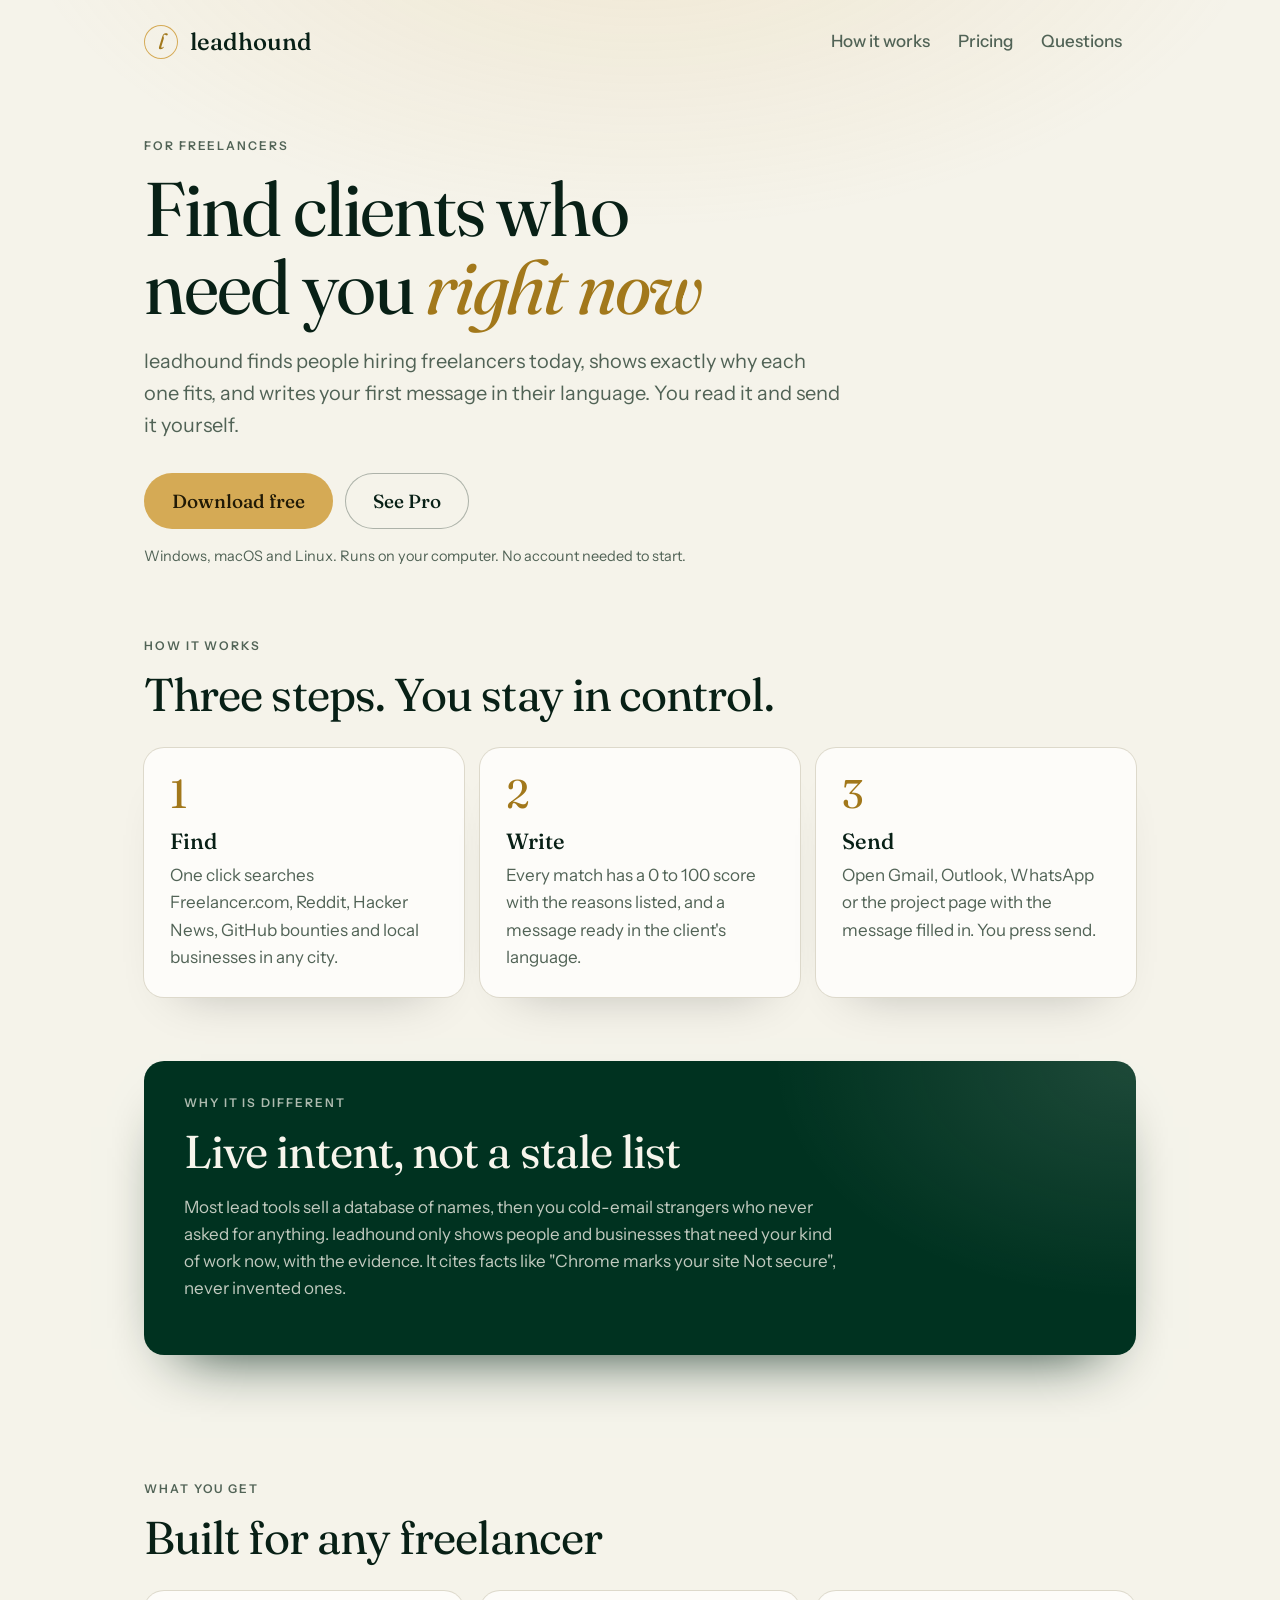
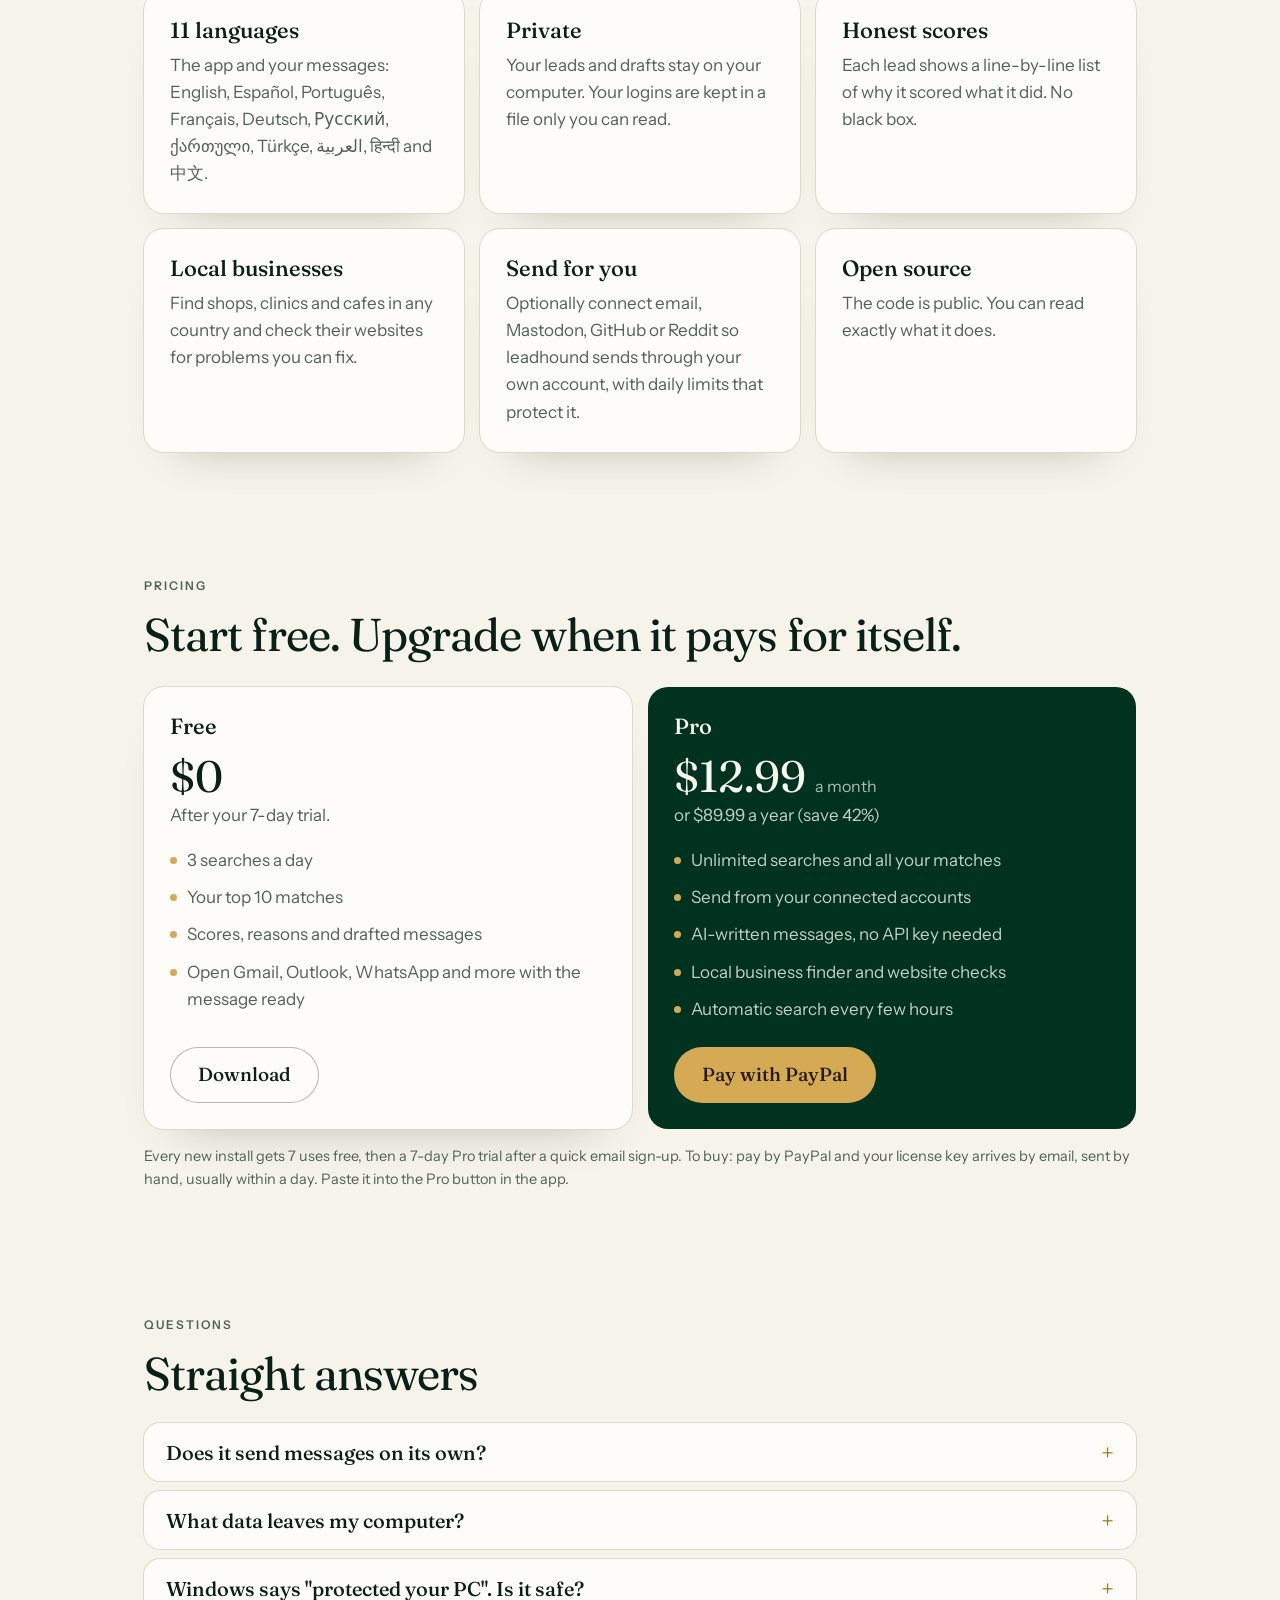
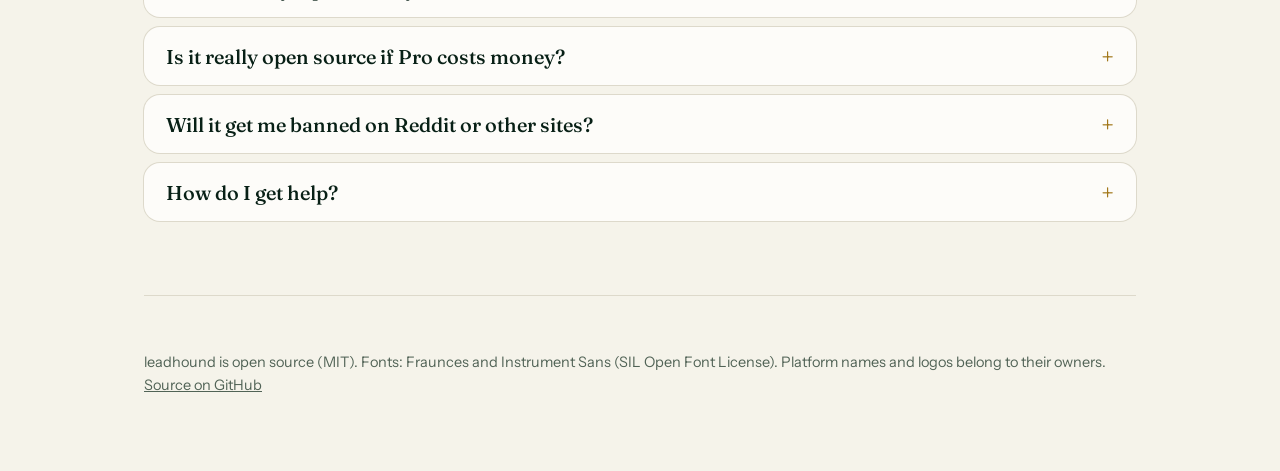
==== index.html @ 72f9d82e "Publish landing page Co-Authored-By: Claude Sonnet 5.5 <noreply@anthropic.com>" ====
<!doctype html>
<html lang="en"><head><meta charset="utf-8"><meta name="viewport" content="width=device-width,initial-scale=1">
<title>leadhound: find freelance clients who need you right now</title>
<meta name="description" content="leadhound finds people hiring freelancers right now, shows why each one fits, and writes your first message in their language. You send it yourself. Free to start, runs on your computer.">
<meta property="og:title" content="leadhound: find freelance clients who need you right now">
<meta property="og:description" content="Live hiring posts and local businesses, scored and explained. Your data stays on your computer.">
<style>
@font-face{font-family:Fraunces;src:url(fonts/fraunces.woff2) format("woff2");font-weight:300 700;font-display:swap}
@font-face{font-family:Fraunces;src:url(fonts/fraunces-italic.woff2) format("woff2");font-weight:300 700;font-style:italic;font-display:swap}
@font-face{font-family:"Instrument Sans";src:url(fonts/instrument-sans.woff2) format("woff2");font-weight:400 700;font-display:swap}
:root{--bg:oklch(0.962 0.012 95);--card:oklch(0.992 0.005 95);--ink:oklch(0.22 0.035 165);--mut:oklch(0.48 0.03 155);--hair:oklch(0.885 0.02 95);--pri:oklch(0.34 0.07 163);--on:oklch(0.97 0.012 95);--gold:oklch(0.76 0.115 82);--gold-on:oklch(0.22 0.035 90);--gold-ink:oklch(0.6 0.115 82);--hero:oklch(0.28 0.062 164);
--display:Fraunces,Georgia,serif;--body:"Instrument Sans",system-ui,sans-serif;--ease:cubic-bezier(.2,0,0,1)}
*{box-sizing:border-box}html{-webkit-font-smoothing:antialiased;scroll-behavior:smooth}
body{margin:0;background:var(--bg);color:var(--ink);font:400 17px/1.6 var(--body)}
body::before{content:"";position:fixed;inset:0;z-index:-1;background:radial-gradient(900px 480px at 50% -12%,color-mix(in oklch,var(--gold) 16%,transparent),transparent 70%)}
a{color:inherit}
.wrap{max-width:1040px;margin:0 auto;padding:0 24px}
header{display:flex;align-items:center;gap:8px;padding:20px 0}
.brand{display:flex;align-items:center;gap:12px;margin-right:auto;font:500 24px/1 var(--display);text-decoration:none}
.logo{display:grid;place-items:center;width:34px;height:34px;border-radius:50%;box-shadow:inset 0 0 0 1px var(--gold);color:var(--gold-ink);font:italic 400 22px/1 var(--display);padding-bottom:3px}
nav a{display:inline-flex;align-items:center;min-height:44px;padding:0 14px;border-radius:99px;color:var(--mut);text-decoration:none;font-weight:500}
nav a:hover{background:color-mix(in oklch,var(--ink) 6%,transparent);color:var(--ink)}
.btn{display:inline-flex;align-items:center;gap:10px;min-height:56px;padding:0 28px;border-radius:99px;background:var(--gold);color:var(--gold-on);font:500 19px/1 var(--display);text-decoration:none;transition:transform 150ms var(--ease),filter 150ms var(--ease)}
.btn:hover{filter:brightness(1.06)}.btn:active{transform:scale(.97)}
.btn.line{background:transparent;color:var(--ink);box-shadow:inset 0 0 0 1px color-mix(in oklch,var(--ink) 30%,transparent)}
.btn.dark{background:var(--pri);color:var(--on)}
.eyebrow{font:600 12px/1 var(--body);letter-spacing:.16em;text-transform:uppercase;color:var(--mut);margin:0 0 18px}
h1{font:400 clamp(42px,7vw,76px)/1.02 var(--display);letter-spacing:-.025em;margin:0 0 20px;text-wrap:balance}
h1 em{font-style:italic;color:var(--gold-ink)}
h2{font:400 clamp(32px,4.4vw,46px)/1.08 var(--display);letter-spacing:-.02em;margin:0 0 14px;text-wrap:balance}
h3{font:500 22px/1.2 var(--display);margin:0 0 8px}
.lead{font-size:20px;color:var(--mut);max-width:56ch;margin:0 0 32px;text-wrap:pretty}
.hero{padding:56px 0 72px}.cta{display:flex;gap:12px;flex-wrap:wrap}.small{color:var(--mut);font-size:14.5px;margin:16px 0 0}
section{padding:64px 0}
.grid{display:grid;grid-template-columns:repeat(3,minmax(0,1fr));gap:16px}
.card{background:var(--card);border-radius:20px;padding:26px;box-shadow:0 0 0 1px var(--hair),0 26px 50px -36px oklch(0 0 0/.3)}
.card p{margin:0;color:var(--mut)}
.num{font:400 40px/1 var(--display);color:var(--gold-ink);margin-bottom:14px}
.panel{background:radial-gradient(520px 340px at 100% 0,color-mix(in oklch,var(--on) 12%,transparent),transparent 70%),var(--hero);color:var(--on);border-radius:20px;padding:36px 40px;box-shadow:0 30px 60px -36px color-mix(in oklch,var(--hero) 80%,black)}
.panel p{color:color-mix(in oklch,var(--on) 78%,transparent);max-width:60ch}
.plans{display:grid;grid-template-columns:repeat(2,minmax(0,1fr));gap:16px;align-items:stretch}
.plan{display:flex;flex-direction:column}.plan.pro{background:var(--hero);color:var(--on);box-shadow:none}.plan.pro p,.plan.pro li{color:color-mix(in oklch,var(--on) 80%,transparent)}
.price{font:400 44px/1 var(--display);margin:6px 0 4px}.price small{font:400 16px var(--body);color:var(--mut)}.plan.pro .price small{color:color-mix(in oklch,var(--on) 70%,transparent)}
ul.tick{list-style:none;padding:0;margin:18px 0 24px;display:grid;gap:10px}ul.tick li{display:flex;gap:10px;color:var(--mut)}ul.tick li::before{content:"";width:7px;height:7px;border-radius:50%;background:var(--gold);margin-top:10px;flex:none}
.plan .btn{margin-top:auto;align-self:flex-start}
details{background:var(--card);border-radius:16px;padding:0 22px;box-shadow:0 0 0 1px var(--hair);margin-bottom:10px}
summary{cursor:pointer;min-height:58px;display:flex;align-items:center;font:500 20px var(--display);list-style:none}summary::-webkit-details-marker{display:none}
summary::after{content:"+";margin-left:auto;color:var(--gold-ink);font-size:24px}details[open] summary::after{content:"\2212"}
details p{margin:0 0 20px;color:var(--mut)}
footer{padding:40px 0 60px;color:var(--mut);font-size:14.5px;border-top:1px solid var(--hair)}
@media(max-width:820px){.grid,.plans{grid-template-columns:1fr}.panel{padding:28px 24px}nav a.hide{display:none}}
@media(prefers-reduced-motion:reduce){*{transition:none!important;scroll-behavior:auto!important}}
</style></head><body>
<div class="wrap">
<header><a class="brand" href="#"><span class="logo">l</span>leadhound</a><nav><a class="hide" href="#how">How it works</a><a href="#pricing">Pricing</a><a class="hide" href="#faq">Questions</a></nav></header>

<div class="hero">
  <p class="eyebrow">For freelancers</p>
  <h1>Find clients who need you <em>right now</em></h1>
  <p class="lead">leadhound finds people hiring freelancers today, shows exactly why each one fits, and writes your first message in their language. You read it and send it yourself.</p>
  <div class="cta"><a class="btn" href="https://github.com/kalidatuna/leadhound/releases/latest">Download free</a><a class="btn line" href="#pricing">See Pro</a></div>
  <p class="small">Windows, macOS and Linux. Runs on your computer. No account needed to start.</p>
</div>

<section id="how" style="padding-top:0">
  <p class="eyebrow">How it works</p>
  <h2>Three steps. You stay in control.</h2>
  <div class="grid" style="margin-top:28px">
    <div class="card"><div class="num">1</div><h3>Find</h3><p>One click searches Freelancer.com, Reddit, Hacker News, GitHub bounties and local businesses in any city.</p></div>
    <div class="card"><div class="num">2</div><h3>Write</h3><p>Every match has a 0 to 100 score with the reasons listed, and a message ready in the client's language.</p></div>
    <div class="card"><div class="num">3</div><h3>Send</h3><p>Open Gmail, Outlook, WhatsApp or the project page with the message filled in. You press send.</p></div>
  </div>
</section>

<section style="padding-top:0">
  <div class="panel">
    <p class="eyebrow" style="color:color-mix(in oklch,var(--on) 70%,transparent)">Why it is different</p>
    <h2>Live intent, not a stale list</h2>
    <p>Most lead tools sell a database of names, then you cold-email strangers who never asked for anything. leadhound only shows people and businesses that need your kind of work now, with the evidence. It cites facts like "Chrome marks your site Not secure", never invented ones.</p>
  </div>
</section>

<section>
  <p class="eyebrow">What you get</p>
  <h2>Built for any freelancer</h2>
  <div class="grid" style="margin-top:28px">
    <div class="card"><h3>11 languages</h3><p>The app and your messages: English, Español, Português, Français, Deutsch, Русский, ქართული, Türkçe, العربية, हिन्दी and 中文.</p></div>
    <div class="card"><h3>Private</h3><p>Your leads and drafts stay on your computer. Your logins are kept in a file only you can read.</p></div>
    <div class="card"><h3>Honest scores</h3><p>Each lead shows a line-by-line list of why it scored what it did. No black box.</p></div>
    <div class="card"><h3>Local businesses</h3><p>Find shops, clinics and cafes in any country and check their websites for problems you can fix.</p></div>
    <div class="card"><h3>Send for you</h3><p>Optionally connect email, Mastodon, GitHub or Reddit so leadhound sends through your own account, with daily limits that protect it.</p></div>
    <div class="card"><h3>Open source</h3><p>The code is public. You can read exactly what it does.</p></div>
  </div>
</section>

<section id="pricing">
  <p class="eyebrow">Pricing</p>
  <h2>Start free. Upgrade when it pays for itself.</h2>
  <div class="plans" style="margin-top:28px">
    <div class="card plan">
      <h3>Free</h3><div class="price">$0</div><p>After your 7-day trial.</p>
      <ul class="tick"><li>3 searches a day</li><li>Your top 10 matches</li><li>Scores, reasons and drafted messages</li><li>Open Gmail, Outlook, WhatsApp and more with the message ready</li></ul>
      <a class="btn line" href="https://github.com/kalidatuna/leadhound/releases/latest">Download</a>
    </div>
    <div class="card plan pro">
      <h3>Pro</h3><div class="price">$12.99 <small>a month</small></div><p>or $89.99 a year (save 42%)</p>
      <ul class="tick"><li>Unlimited searches and all your matches</li><li>Send from your connected accounts</li><li>AI-written messages, no API key needed</li><li>Local business finder and website checks</li><li>Automatic search every few hours</li></ul>
      <a class="btn" href="https://paypal.me/SupplierIndexUK">Pay with PayPal</a>
    </div>
  </div>
  <p class="small">Every new install gets 7 uses free, then a 7-day Pro trial after a quick email sign-up. To buy: pay by PayPal and your license key arrives by email, sent by hand, usually within a day. Paste it into the Pro button in the app.</p>
</section>

<section id="faq">
  <p class="eyebrow">Questions</p>
  <h2>Straight answers</h2>
  <div style="margin-top:24px">
  <details><summary>Does it send messages on its own?</summary><p>Never. You press send on every message. The daily limits exist to protect your accounts, not to set a target.</p></details>
  <details><summary>What data leaves my computer?</summary><p>Searches go to the public sources (Freelancer.com, Reddit and so on) the way a browser would. If you sign up for the trial, your email and a device code go to the license server. If you use the hosted AI, the lead's text goes to the server and then to Anthropic to write the message. Nothing else.</p></details>
  <details><summary>Windows says "protected your PC". Is it safe?</summary><p>The downloaded apps are not code-signed yet, so Windows and macOS warn you. On Windows click More info, then Run anyway. On macOS right-click the file and choose Open. The code is public if you want to check it, or install it with pip.</p></details>
  <details><summary>Is it really open source if Pro costs money?</summary><p>Yes. The code is public under the MIT license. Pro is a license key for convenience features and the hosted AI. Anyone technical can read and change the code; paying supports the person who maintains it.</p></details>
  <details><summary>Will it get me banned on Reddit or other sites?</summary><p>leadhound identifies itself, limits how fast it asks, and only reads public posts. When you connect an account to send, it caps messages per day and pauses between them. Cold messages can still break a site's rules, so keep them personal and short.</p></details>
  <details><summary>How do I get help?</summary><p>Open an issue on <a href="https://github.com/kalidatuna/leadhound/issues">GitHub</a>.</p></details>
  </div>
</section>

<footer>
  <p>leadhound is open source (MIT). Fonts: Fraunces and Instrument Sans (SIL Open Font License). Platform names and logos belong to their owners. <a href="https://github.com/kalidatuna/leadhound">Source on GitHub</a></p>
</footer>
</div>
</body></html>
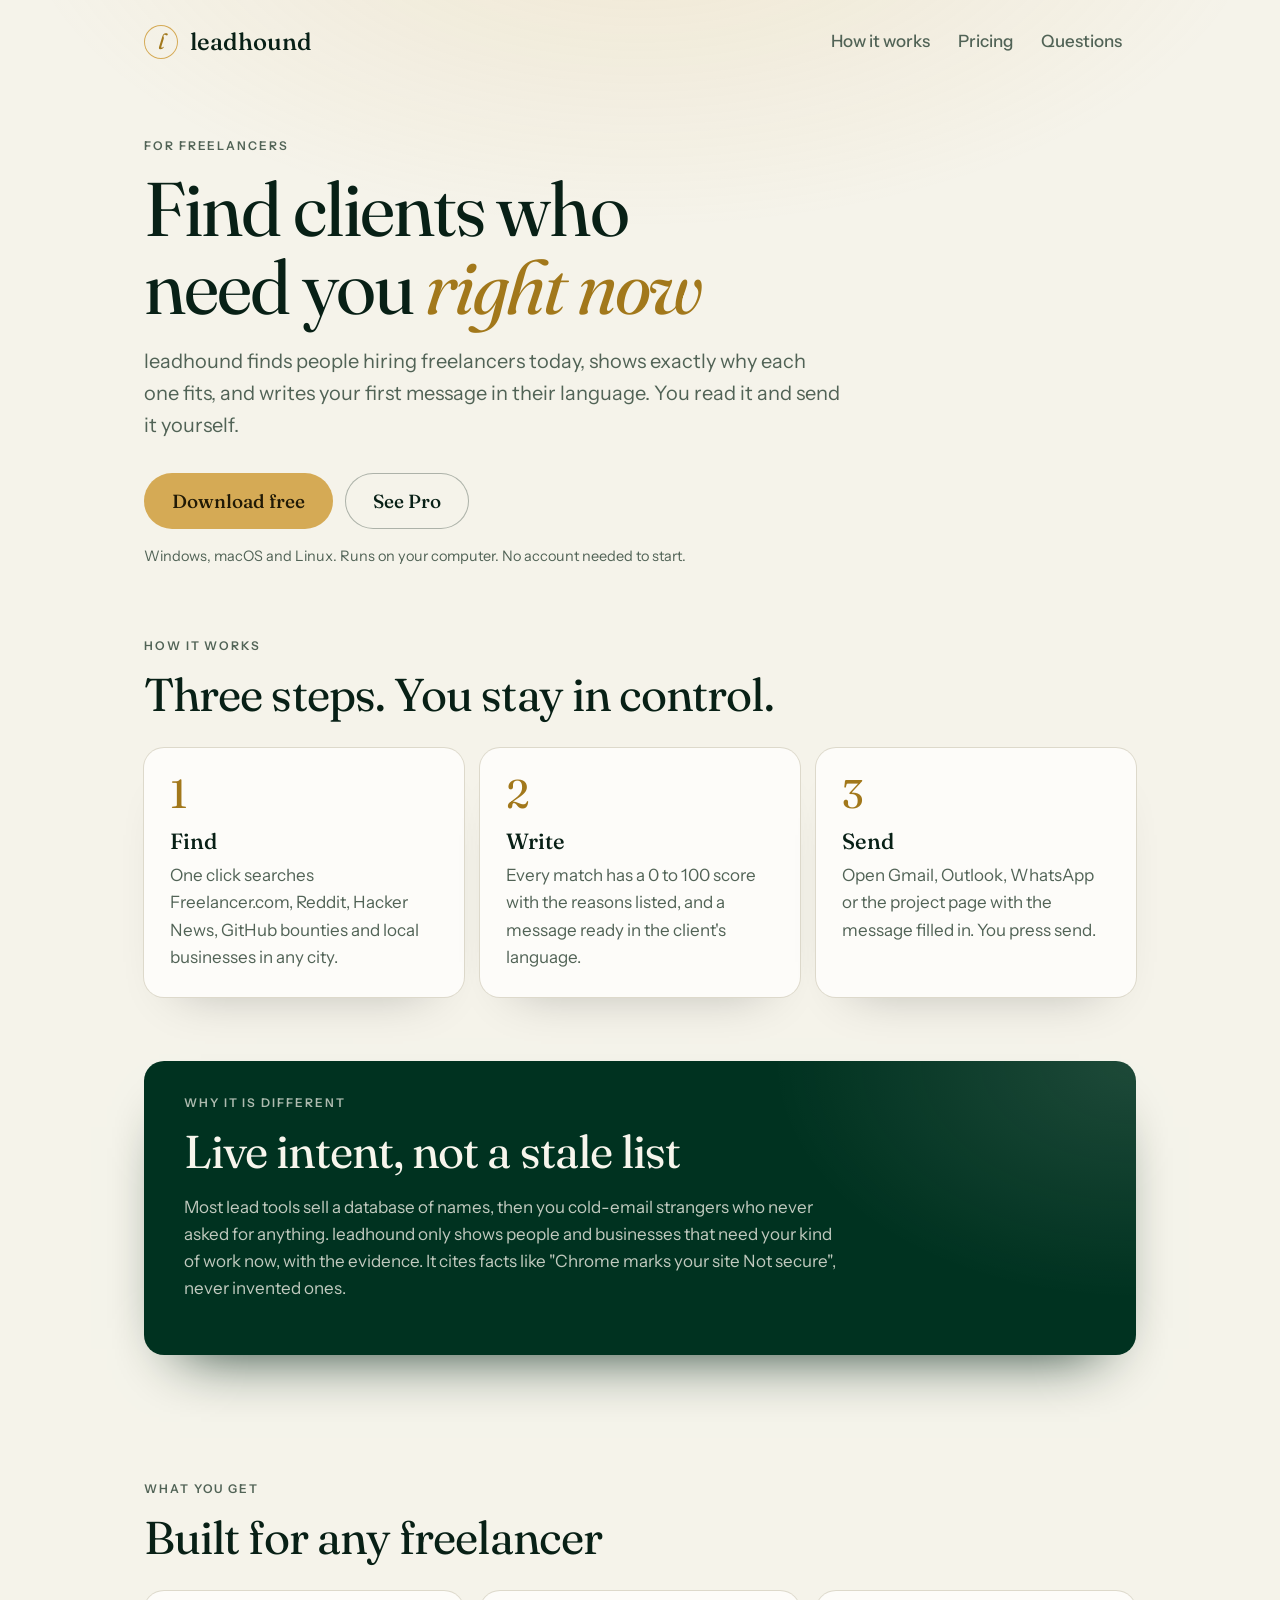
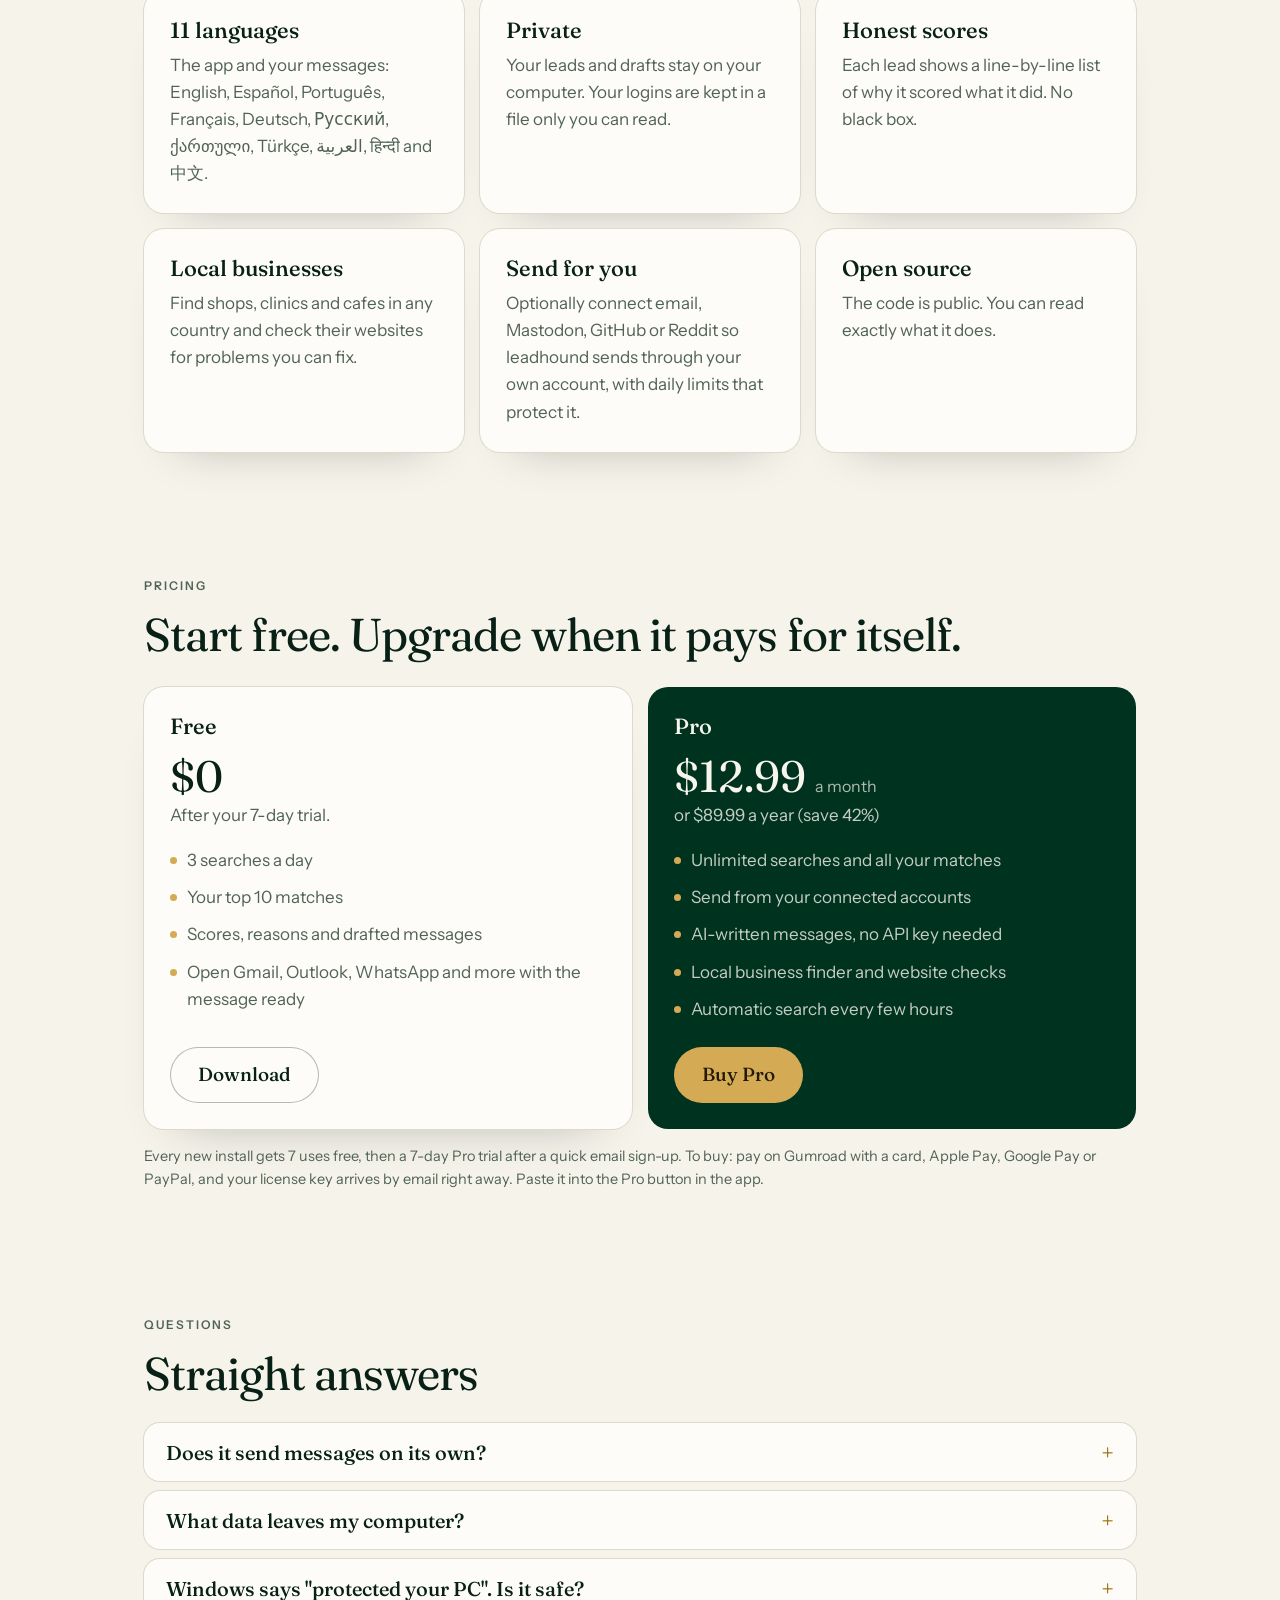
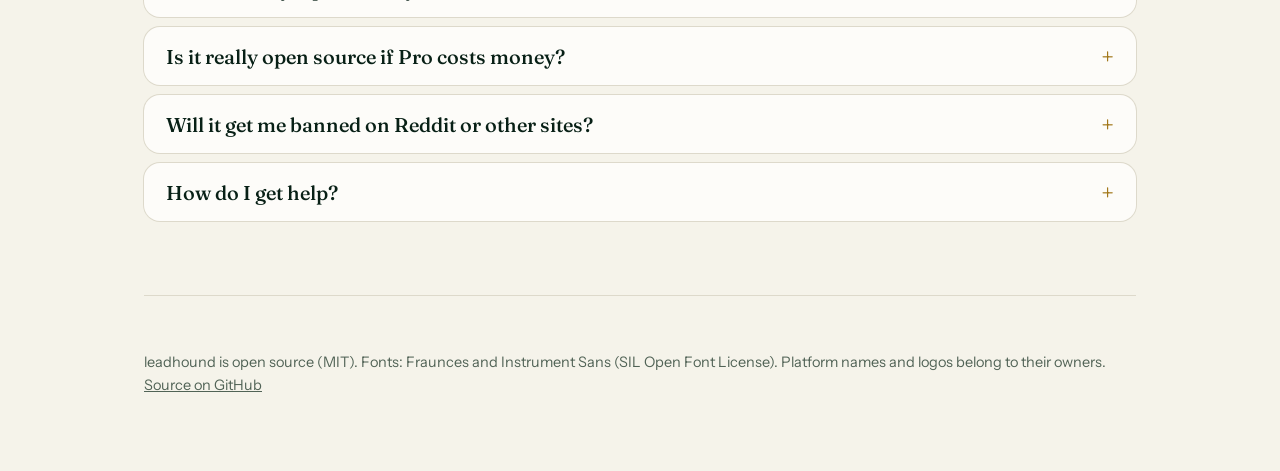
==== commit 355ee214: "Landing page: buy through Gumroad Co-Authored-By: Claude Sonnet 5.5 <noreply@anthropic.com>" ====
--- a/index.html
+++ b/index.html
@@ -105,10 +105,10 @@
     <div class="card plan pro">
       <h3>Pro</h3><div class="price">$12.99 <small>a month</small></div><p>or $89.99 a year (save 42%)</p>
       <ul class="tick"><li>Unlimited searches and all your matches</li><li>Send from your connected accounts</li><li>AI-written messages, no API key needed</li><li>Local business finder and website checks</li><li>Automatic search every few hours</li></ul>
-      <a class="btn" href="https://paypal.me/SupplierIndexUK">Pay with PayPal</a>
+      <a class="btn" href="https://leadhound.gumroad.com/l/tfoewu">Buy Pro</a>
     </div>
   </div>
-  <p class="small">Every new install gets 7 uses free, then a 7-day Pro trial after a quick email sign-up. To buy: pay by PayPal and your license key arrives by email, sent by hand, usually within a day. Paste it into the Pro button in the app.</p>
+  <p class="small">Every new install gets 7 uses free, then a 7-day Pro trial after a quick email sign-up. To buy: pay on Gumroad with a card, Apple Pay, Google Pay or PayPal, and your license key arrives by email right away. Paste it into the Pro button in the app.</p>
 </section>
 
 <section id="faq">
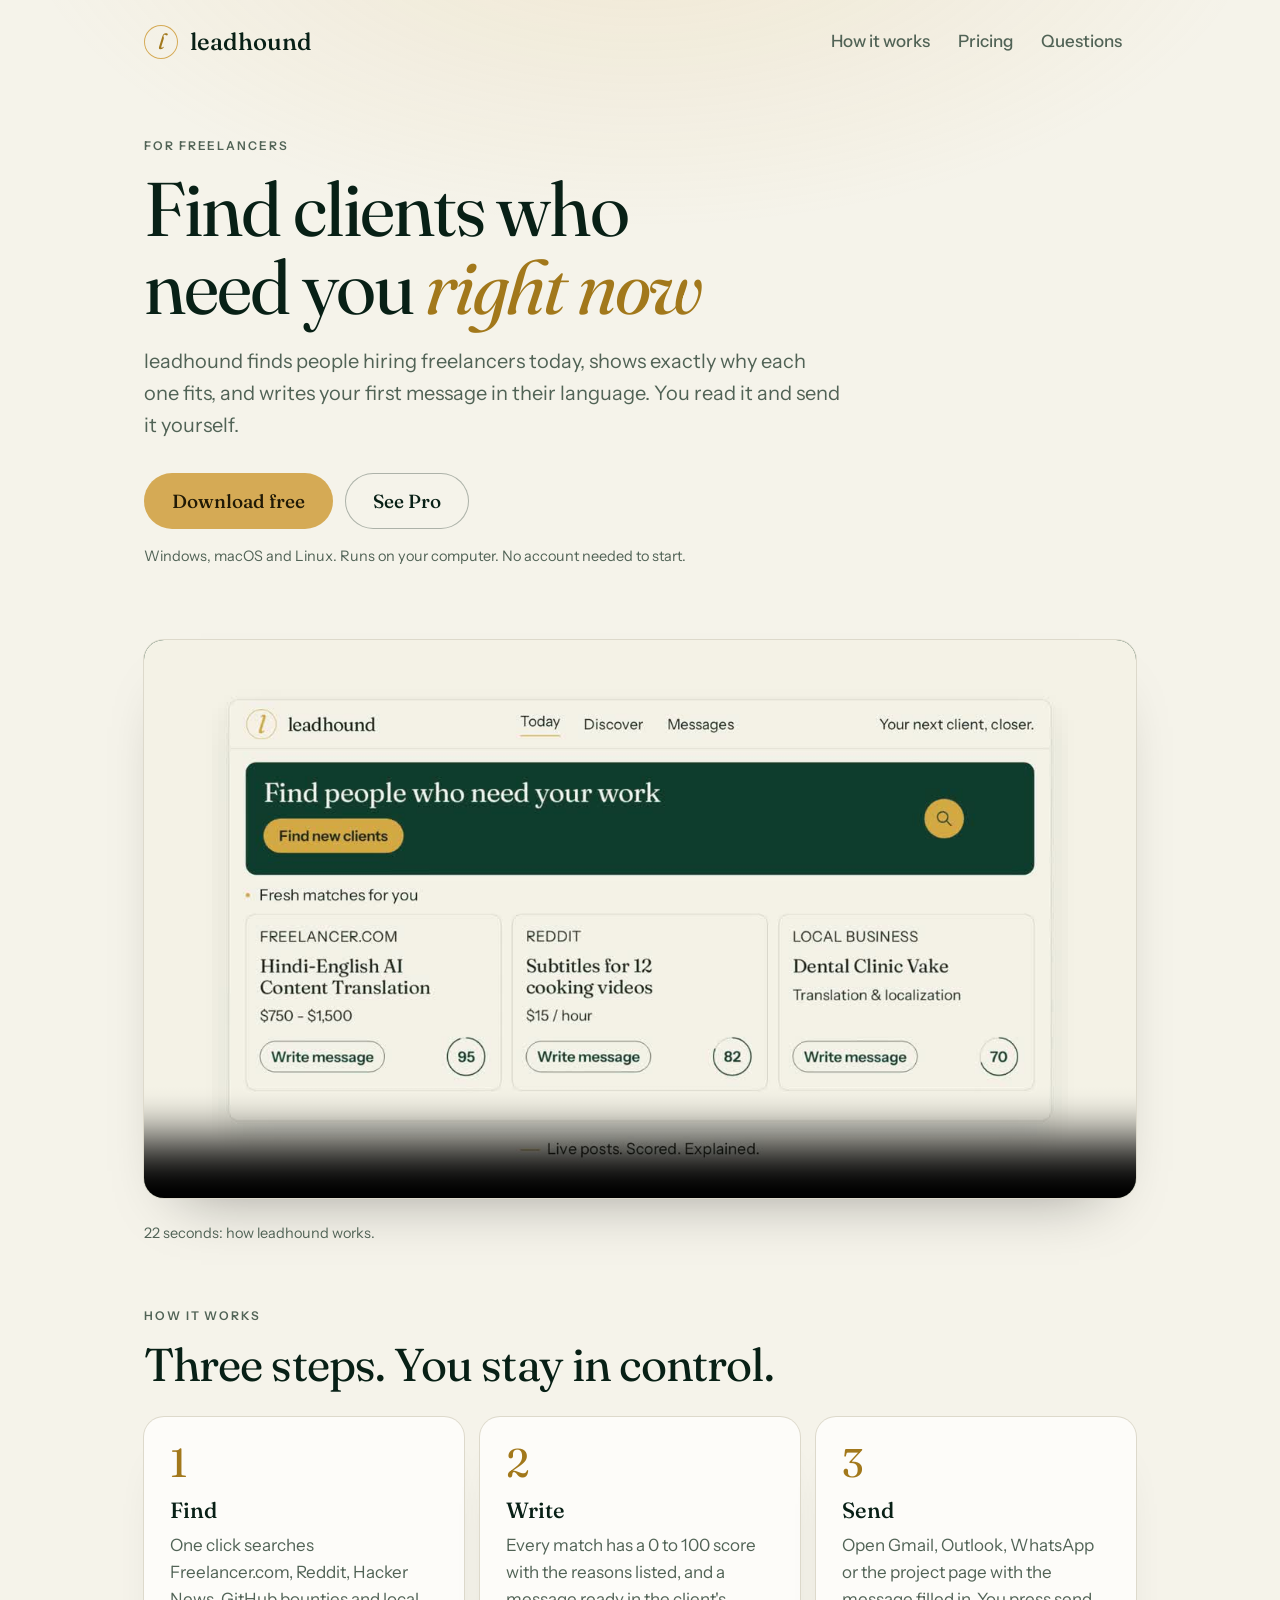
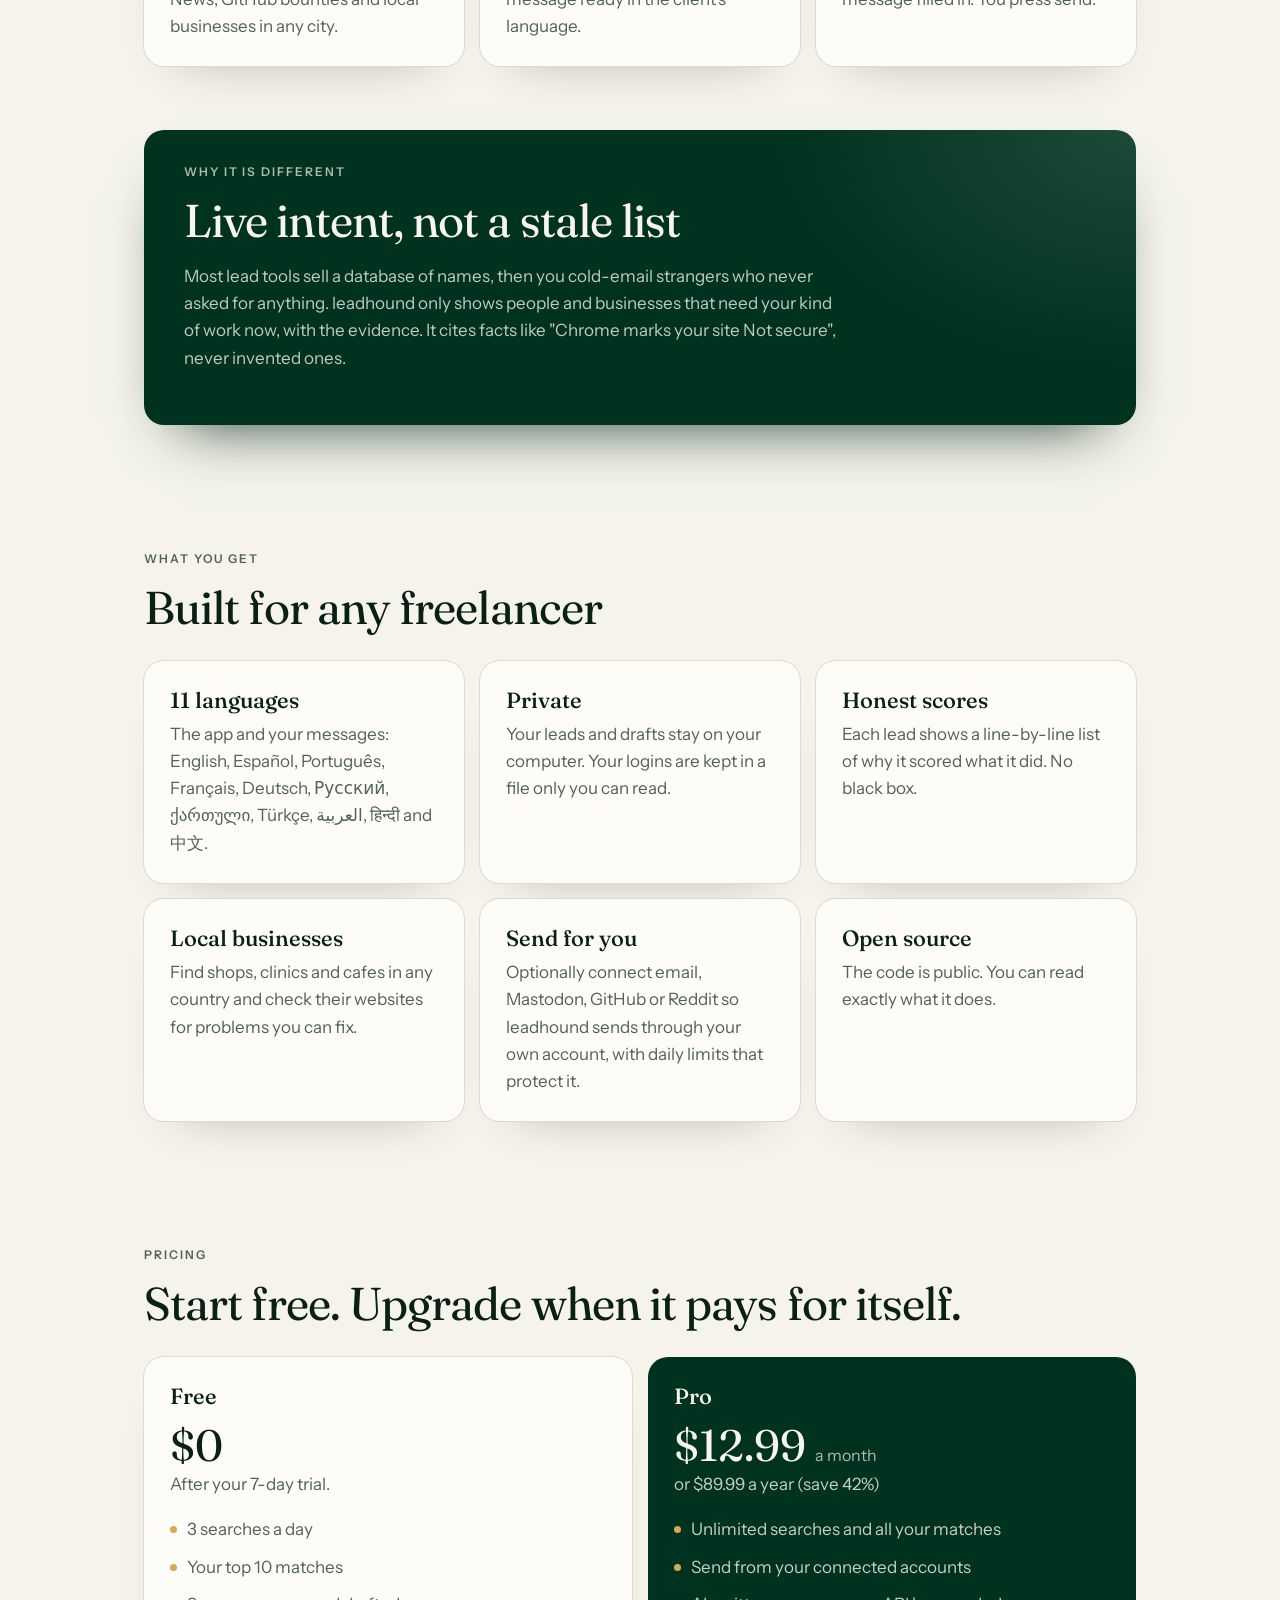
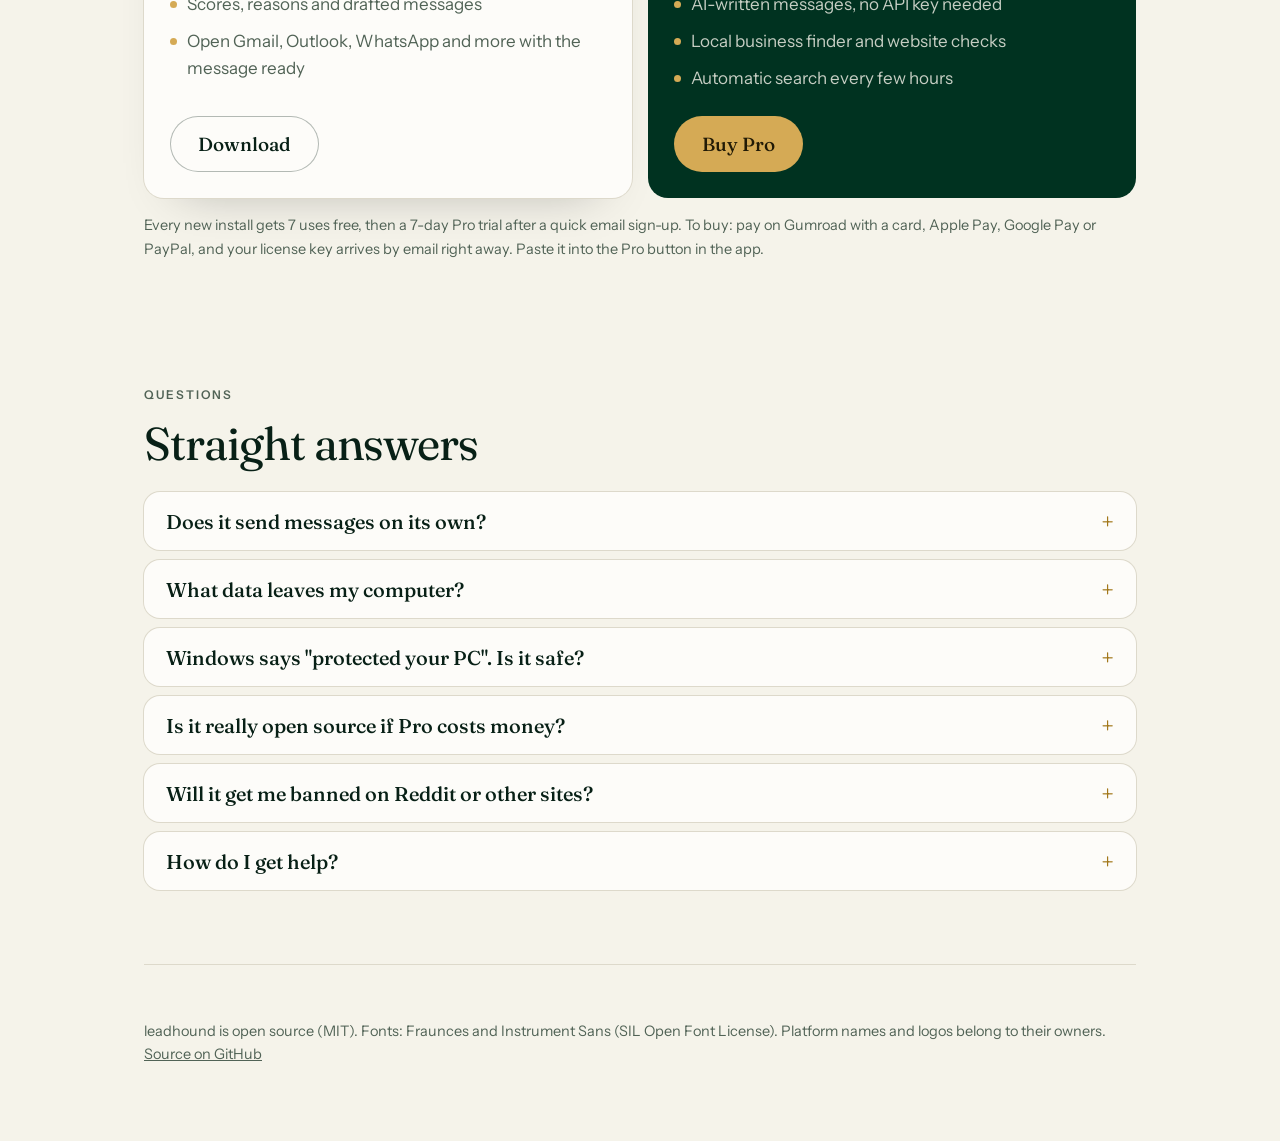
==== commit 9cd5ac79: "Landing page: promo video Co-Authored-By: Claude Sonnet 5.5 <noreply@anthropic.com>" ====
--- a/index.html
+++ b/index.html
@@ -61,6 +61,14 @@
   <div class="cta"><a class="btn" href="https://github.com/kalidatuna/leadhound/releases/latest">Download free</a><a class="btn line" href="#pricing">See Pro</a></div>
   <p class="small">Windows, macOS and Linux. Runs on your computer. No account needed to start.</p>
 </div>
+
+<section style="padding-top:0">
+  <video controls preload="metadata" poster="promo-poster.jpg" playsinline style="width:100%;border-radius:20px;box-shadow:0 0 0 1px var(--hair),0 30px 60px -36px oklch(0 0 0/.4);background:var(--hero)">
+    <source src="promo.mp4" type="video/mp4">
+    Your browser cannot play this video.
+  </video>
+  <p class="small">22 seconds: how leadhound works.</p>
+</section>
 
 <section id="how" style="padding-top:0">
   <p class="eyebrow">How it works</p>
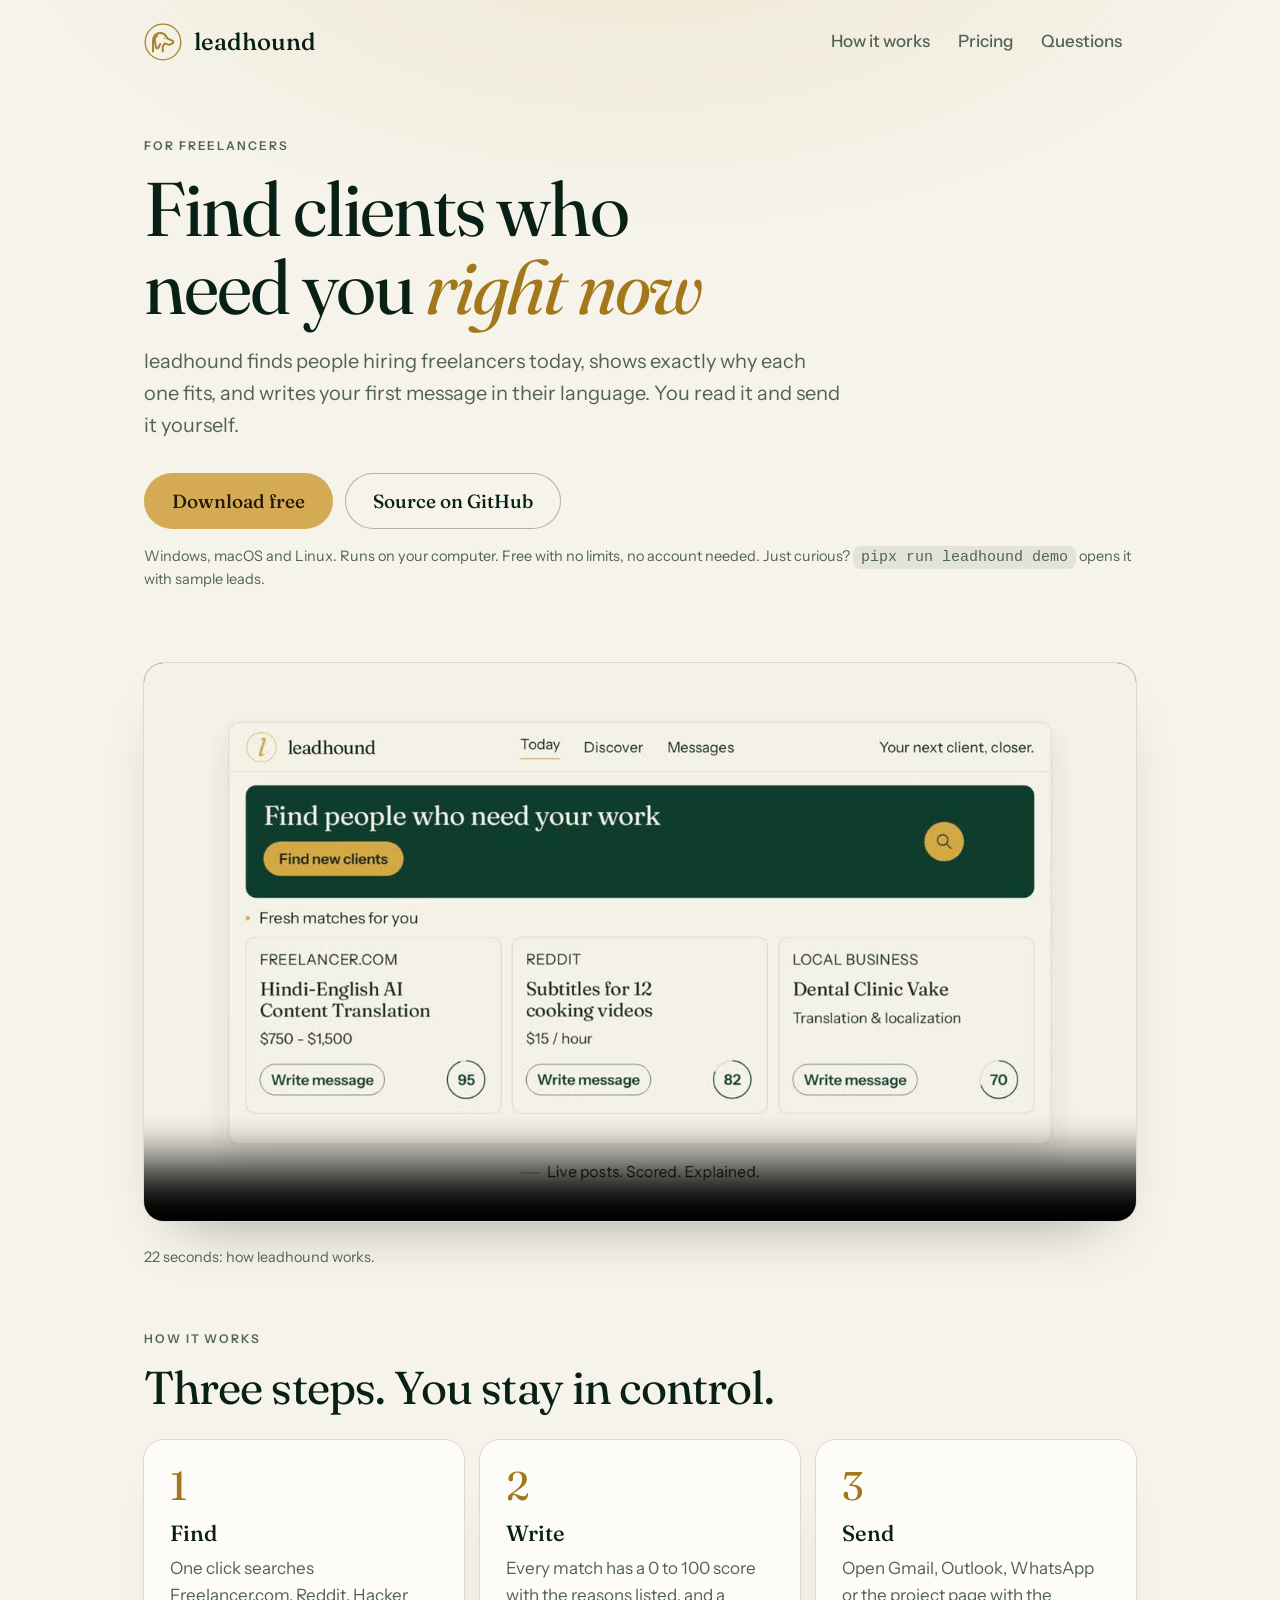
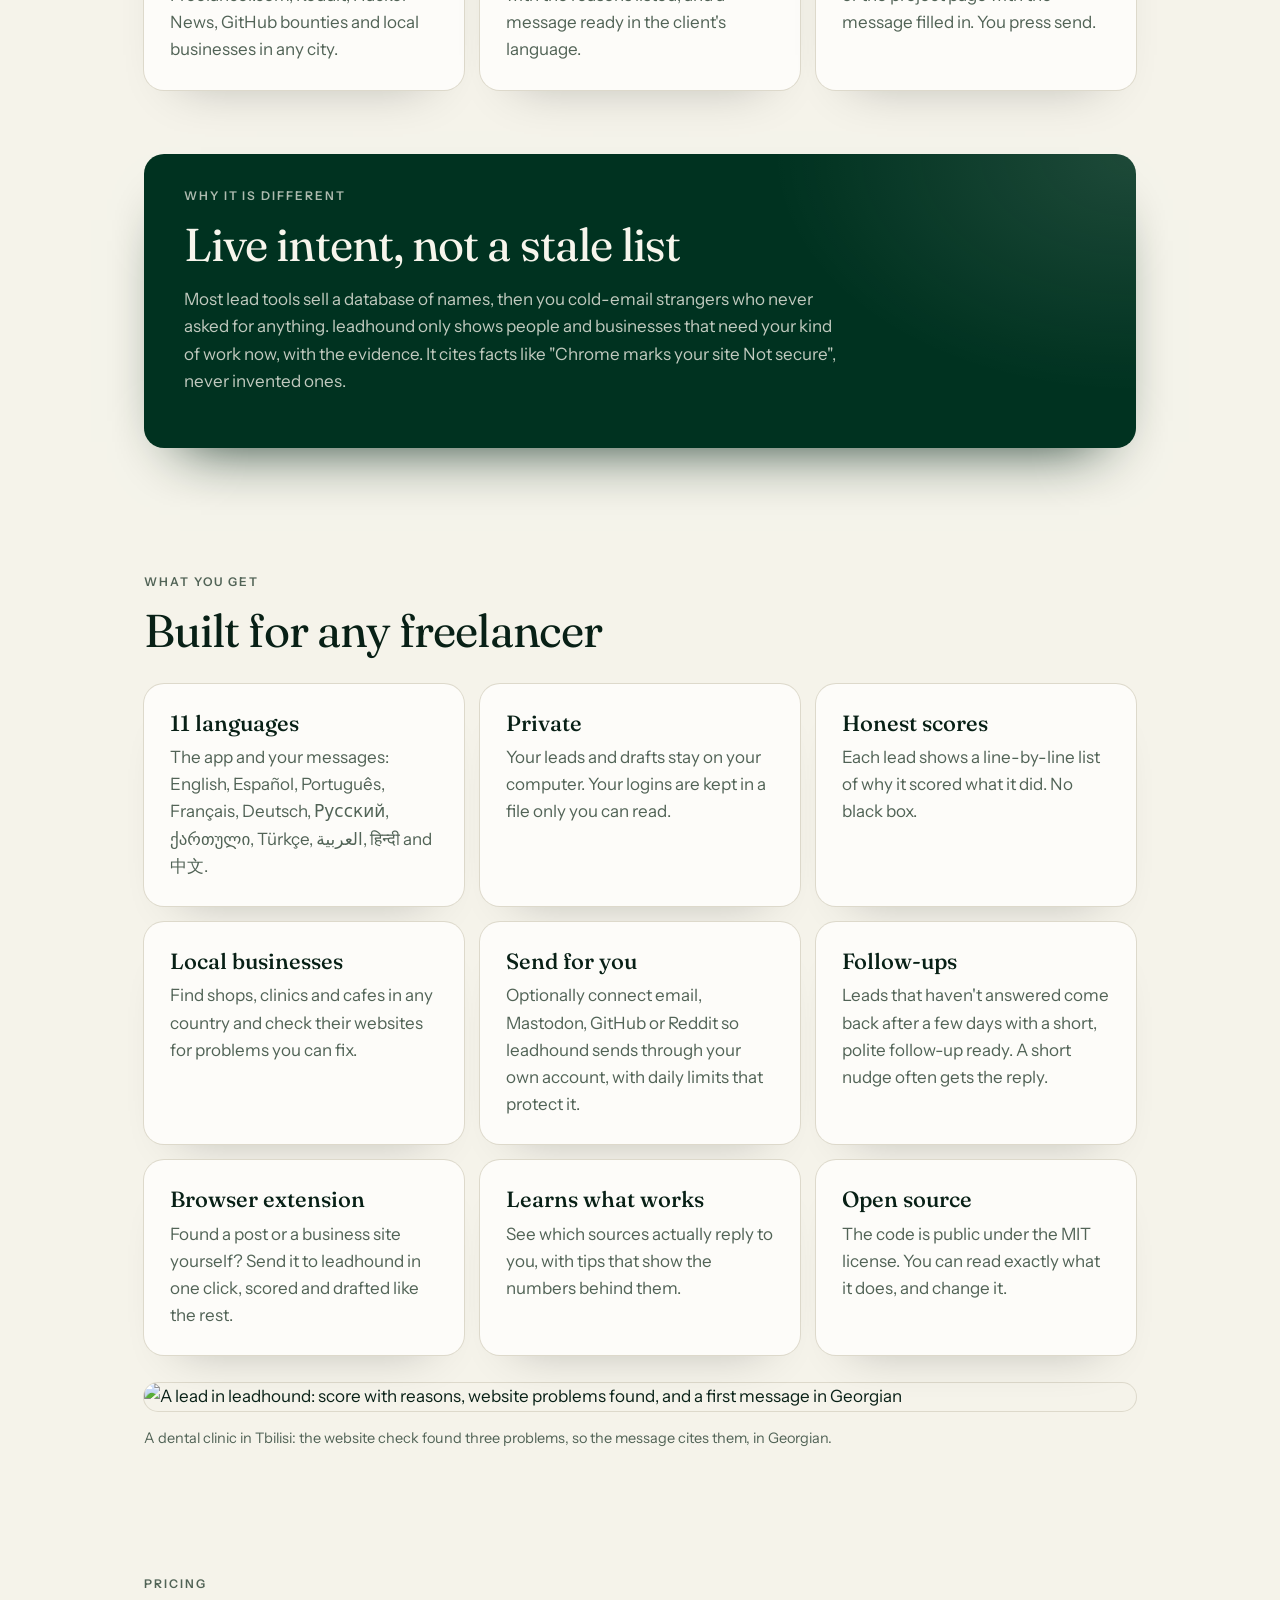
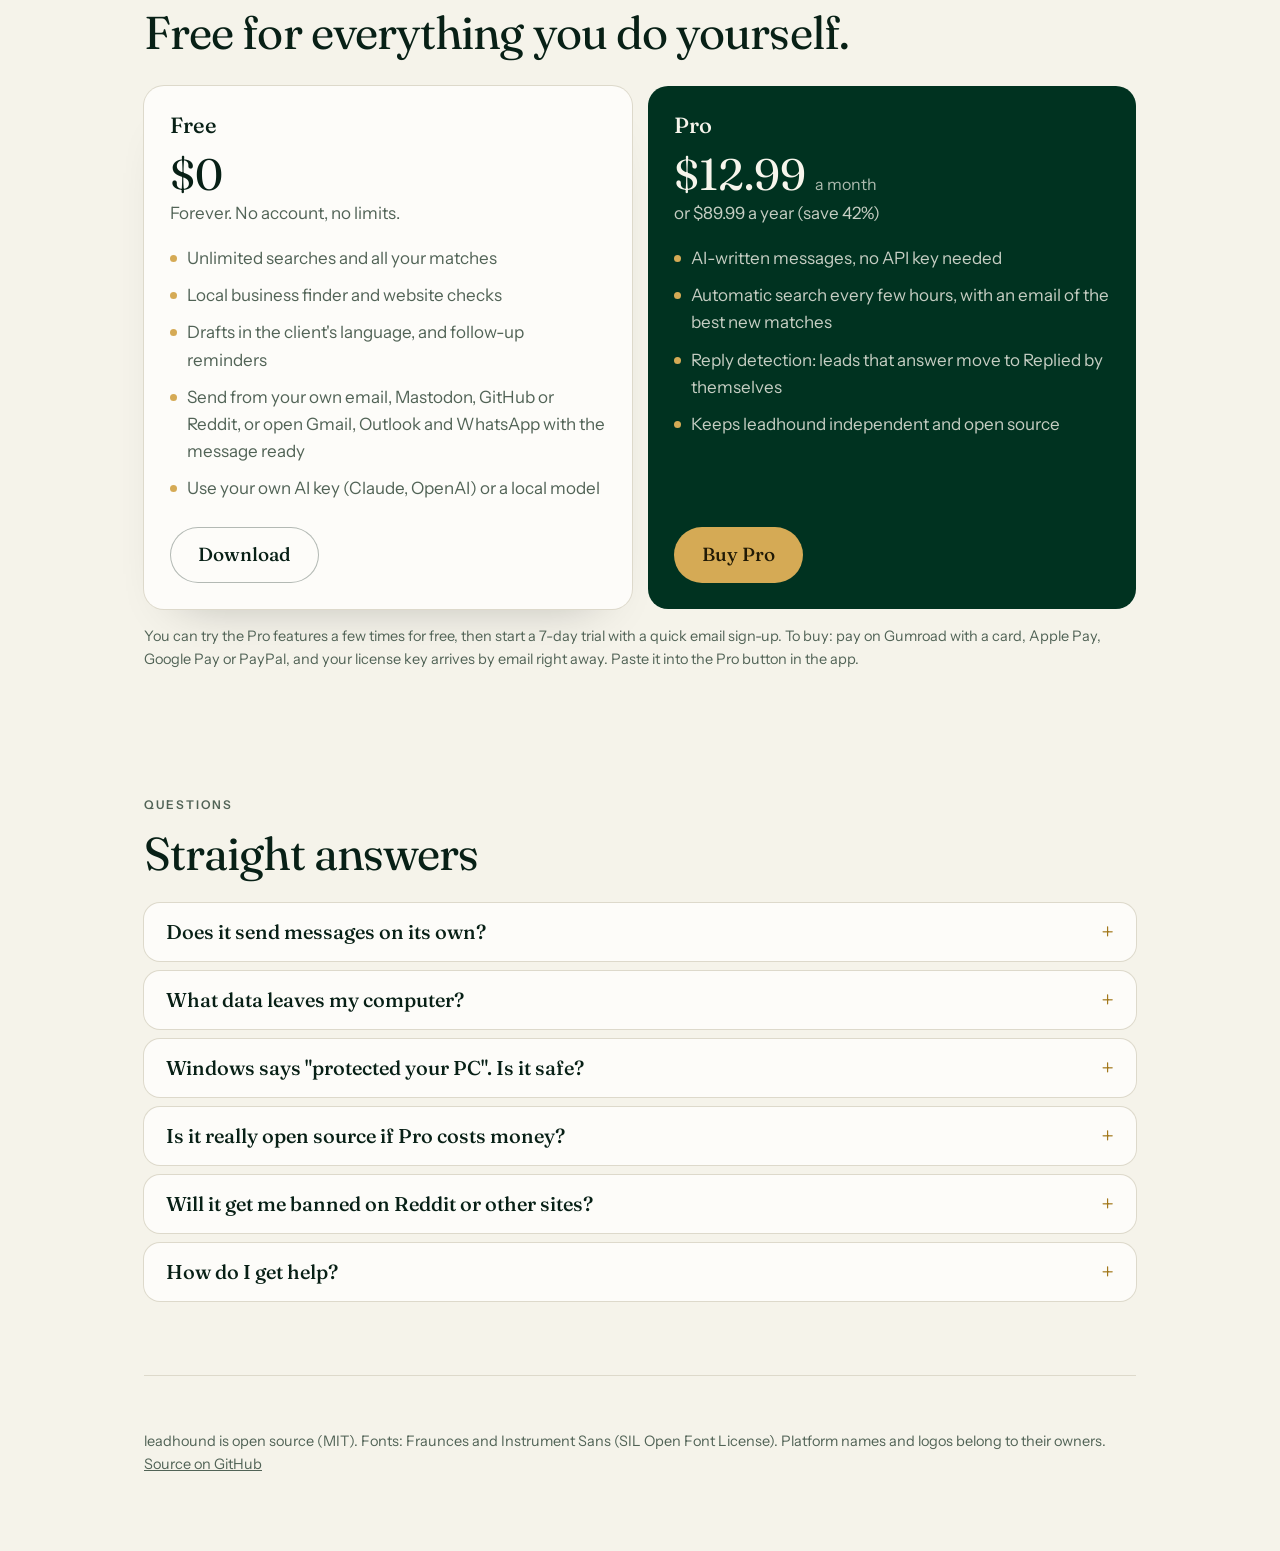
==== commit 35f5e695: "Publish landing page from 6904126" ====
--- a/index.html
+++ b/index.html
@@ -3,7 +3,11 @@
 <title>leadhound: find freelance clients who need you right now</title>
 <meta name="description" content="leadhound finds people hiring freelancers right now, shows why each one fits, and writes your first message in their language. You send it yourself. Free to start, runs on your computer.">
 <meta property="og:title" content="leadhound: find freelance clients who need you right now">
-<meta property="og:description" content="Live hiring posts and local businesses, scored and explained. Your data stays on your computer.">
+<meta property="og:description" content="Live hiring posts and local businesses, scored and explained. Free and open source; your data stays on your computer.">
+<meta property="og:image" content="https://kalidatuna.github.io/leadhound/social-preview.png">
+<meta property="og:type" content="website">
+<meta name="twitter:card" content="summary_large_image">
+<link rel="icon" href="logo.svg" type="image/svg+xml">
 <style>
 @font-face{font-family:Fraunces;src:url(fonts/fraunces.woff2) format("woff2");font-weight:300 700;font-display:swap}
 @font-face{font-family:Fraunces;src:url(fonts/fraunces-italic.woff2) format("woff2");font-weight:300 700;font-style:italic;font-display:swap}
@@ -17,7 +21,9 @@
 .wrap{max-width:1040px;margin:0 auto;padding:0 24px}
 header{display:flex;align-items:center;gap:8px;padding:20px 0}
 .brand{display:flex;align-items:center;gap:12px;margin-right:auto;font:500 24px/1 var(--display);text-decoration:none}
-.logo{display:grid;place-items:center;width:34px;height:34px;border-radius:50%;box-shadow:inset 0 0 0 1px var(--gold);color:var(--gold-ink);font:italic 400 22px/1 var(--display);padding-bottom:3px}
+.logo{display:block;width:38px;height:38px}
+.shot{display:block;width:100%;border-radius:20px;box-shadow:0 0 0 1px var(--hair),0 30px 60px -36px oklch(0 0 0/.4)}
+code{font:15px ui-monospace,monospace;background:color-mix(in oklch,var(--ink) 7%,transparent);padding:3px 8px;border-radius:8px}
 nav a{display:inline-flex;align-items:center;min-height:44px;padding:0 14px;border-radius:99px;color:var(--mut);text-decoration:none;font-weight:500}
 nav a:hover{background:color-mix(in oklch,var(--ink) 6%,transparent);color:var(--ink)}
 .btn{display:inline-flex;align-items:center;gap:10px;min-height:56px;padding:0 28px;border-radius:99px;background:var(--gold);color:var(--gold-on);font:500 19px/1 var(--display);text-decoration:none;transition:transform 150ms var(--ease),filter 150ms var(--ease)}
@@ -52,14 +58,14 @@
 @media(prefers-reduced-motion:reduce){*{transition:none!important;scroll-behavior:auto!important}}
 </style></head><body>
 <div class="wrap">
-<header><a class="brand" href="#"><span class="logo">l</span>leadhound</a><nav><a class="hide" href="#how">How it works</a><a href="#pricing">Pricing</a><a class="hide" href="#faq">Questions</a></nav></header>
+<header><a class="brand" href="#"><img class="logo" src="logo.svg" alt="">leadhound</a><nav><a class="hide" href="#how">How it works</a><a href="#pricing">Pricing</a><a class="hide" href="#faq">Questions</a></nav></header>
 
 <div class="hero">
   <p class="eyebrow">For freelancers</p>
   <h1>Find clients who need you <em>right now</em></h1>
   <p class="lead">leadhound finds people hiring freelancers today, shows exactly why each one fits, and writes your first message in their language. You read it and send it yourself.</p>
-  <div class="cta"><a class="btn" href="https://github.com/kalidatuna/leadhound/releases/latest">Download free</a><a class="btn line" href="#pricing">See Pro</a></div>
-  <p class="small">Windows, macOS and Linux. Runs on your computer. No account needed to start.</p>
+  <div class="cta"><a class="btn" href="https://github.com/kalidatuna/leadhound/releases/latest">Download free</a><a class="btn line" href="https://github.com/kalidatuna/leadhound">Source on GitHub</a></div>
+  <p class="small">Windows, macOS and Linux. Runs on your computer. Free with no limits, no account needed. Just curious? <code>pipx run leadhound demo</code> opens it with sample leads.</p>
 </div>
 
 <section style="padding-top:0">
@@ -97,26 +103,31 @@
     <div class="card"><h3>Honest scores</h3><p>Each lead shows a line-by-line list of why it scored what it did. No black box.</p></div>
     <div class="card"><h3>Local businesses</h3><p>Find shops, clinics and cafes in any country and check their websites for problems you can fix.</p></div>
     <div class="card"><h3>Send for you</h3><p>Optionally connect email, Mastodon, GitHub or Reddit so leadhound sends through your own account, with daily limits that protect it.</p></div>
-    <div class="card"><h3>Open source</h3><p>The code is public. You can read exactly what it does.</p></div>
+    <div class="card"><h3>Follow-ups</h3><p>Leads that haven't answered come back after a few days with a short, polite follow-up ready. A short nudge often gets the reply.</p></div>
+    <div class="card"><h3>Browser extension</h3><p>Found a post or a business site yourself? Send it to leadhound in one click, scored and drafted like the rest.</p></div>
+    <div class="card"><h3>Learns what works</h3><p>See which sources actually reply to you, with tips that show the numbers behind them.</p></div>
+    <div class="card"><h3>Open source</h3><p>The code is public under the MIT license. You can read exactly what it does, and change it.</p></div>
   </div>
+  <img class="shot" style="margin-top:28px" src="https://raw.githubusercontent.com/kalidatuna/leadhound/main/docs/img/leads.png" alt="A lead in leadhound: score with reasons, website problems found, and a first message in Georgian" loading="lazy">
+  <p class="small">A dental clinic in Tbilisi: the website check found three problems, so the message cites them, in Georgian.</p>
 </section>
 
 <section id="pricing">
   <p class="eyebrow">Pricing</p>
-  <h2>Start free. Upgrade when it pays for itself.</h2>
+  <h2>Free for everything you do yourself.</h2>
   <div class="plans" style="margin-top:28px">
     <div class="card plan">
-      <h3>Free</h3><div class="price">$0</div><p>After your 7-day trial.</p>
-      <ul class="tick"><li>3 searches a day</li><li>Your top 10 matches</li><li>Scores, reasons and drafted messages</li><li>Open Gmail, Outlook, WhatsApp and more with the message ready</li></ul>
+      <h3>Free</h3><div class="price">$0</div><p>Forever. No account, no limits.</p>
+      <ul class="tick"><li>Unlimited searches and all your matches</li><li>Local business finder and website checks</li><li>Drafts in the client's language, and follow-up reminders</li><li>Send from your own email, Mastodon, GitHub or Reddit, or open Gmail, Outlook and WhatsApp with the message ready</li><li>Use your own AI key (Claude, OpenAI) or a local model</li></ul>
       <a class="btn line" href="https://github.com/kalidatuna/leadhound/releases/latest">Download</a>
     </div>
     <div class="card plan pro">
       <h3>Pro</h3><div class="price">$12.99 <small>a month</small></div><p>or $89.99 a year (save 42%)</p>
-      <ul class="tick"><li>Unlimited searches and all your matches</li><li>Send from your connected accounts</li><li>AI-written messages, no API key needed</li><li>Local business finder and website checks</li><li>Automatic search every few hours</li></ul>
+      <ul class="tick"><li>AI-written messages, no API key needed</li><li>Automatic search every few hours, with an email of the best new matches</li><li>Reply detection: leads that answer move to Replied by themselves</li><li>Keeps leadhound independent and open source</li></ul>
       <a class="btn" href="https://leadhound.gumroad.com/l/tfoewu">Buy Pro</a>
     </div>
   </div>
-  <p class="small">Every new install gets 7 uses free, then a 7-day Pro trial after a quick email sign-up. To buy: pay on Gumroad with a card, Apple Pay, Google Pay or PayPal, and your license key arrives by email right away. Paste it into the Pro button in the app.</p>
+  <p class="small">You can try the Pro features a few times for free, then start a 7-day trial with a quick email sign-up. To buy: pay on Gumroad with a card, Apple Pay, Google Pay or PayPal, and your license key arrives by email right away. Paste it into the Pro button in the app.</p>
 </section>
 
 <section id="faq">
@@ -126,7 +137,7 @@
   <details><summary>Does it send messages on its own?</summary><p>Never. You press send on every message. The daily limits exist to protect your accounts, not to set a target.</p></details>
   <details><summary>What data leaves my computer?</summary><p>Searches go to the public sources (Freelancer.com, Reddit and so on) the way a browser would. If you sign up for the trial, your email and a device code go to the license server. If you use the hosted AI, the lead's text goes to the server and then to Anthropic to write the message. Nothing else.</p></details>
   <details><summary>Windows says "protected your PC". Is it safe?</summary><p>The downloaded apps are not code-signed yet, so Windows and macOS warn you. On Windows click More info, then Run anyway. On macOS right-click the file and choose Open. The code is public if you want to check it, or install it with pip.</p></details>
-  <details><summary>Is it really open source if Pro costs money?</summary><p>Yes. The code is public under the MIT license. Pro is a license key for convenience features and the hosted AI. Anyone technical can read and change the code; paying supports the person who maintains it.</p></details>
+  <details><summary>Is it really open source if Pro costs money?</summary><p>Yes. The code is public under the MIT license, and everything you do yourself is free with no limits. Pro pays for the things that run for you or cost money to provide: the hosted AI, automatic search with email alerts, and reply detection. Paying supports the person who maintains it.</p></details>
   <details><summary>Will it get me banned on Reddit or other sites?</summary><p>leadhound identifies itself, limits how fast it asks, and only reads public posts. When you connect an account to send, it caps messages per day and pauses between them. Cold messages can still break a site's rules, so keep them personal and short.</p></details>
   <details><summary>How do I get help?</summary><p>Open an issue on <a href="https://github.com/kalidatuna/leadhound/issues">GitHub</a>.</p></details>
   </div>
